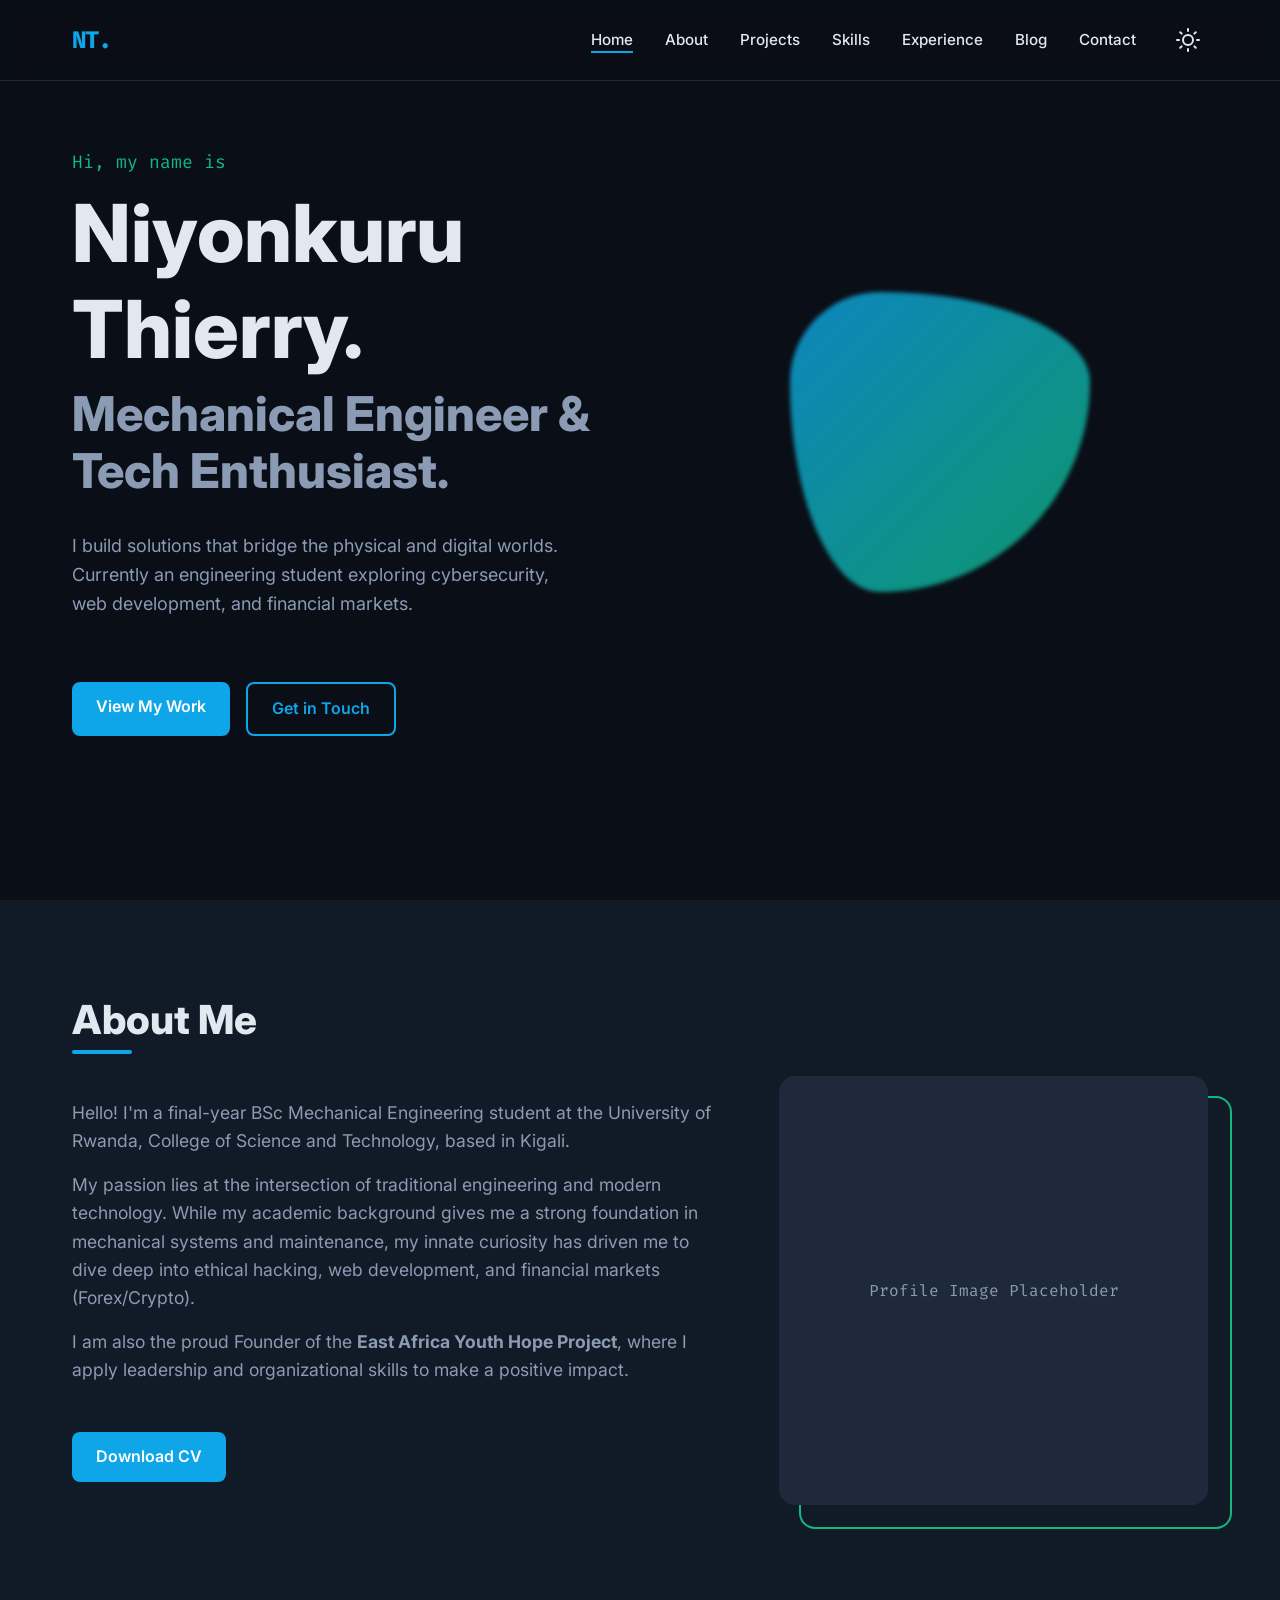
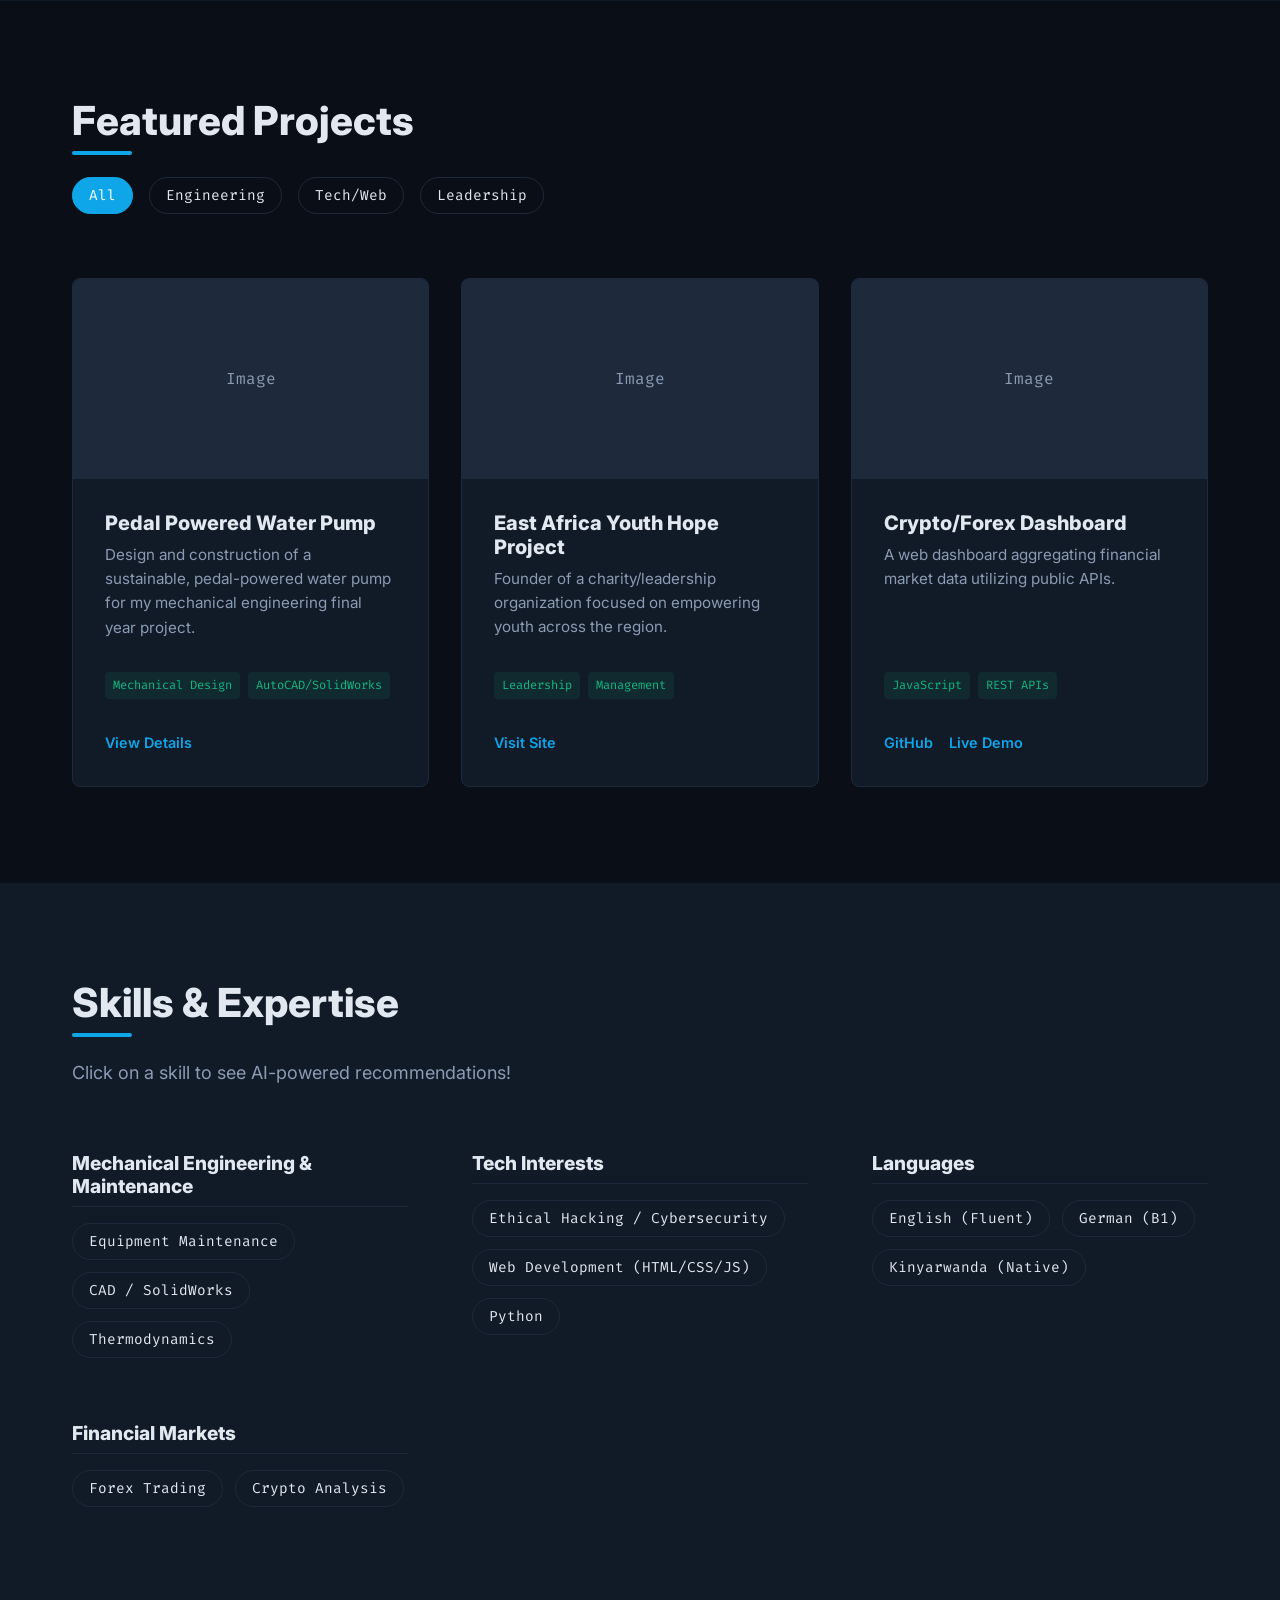
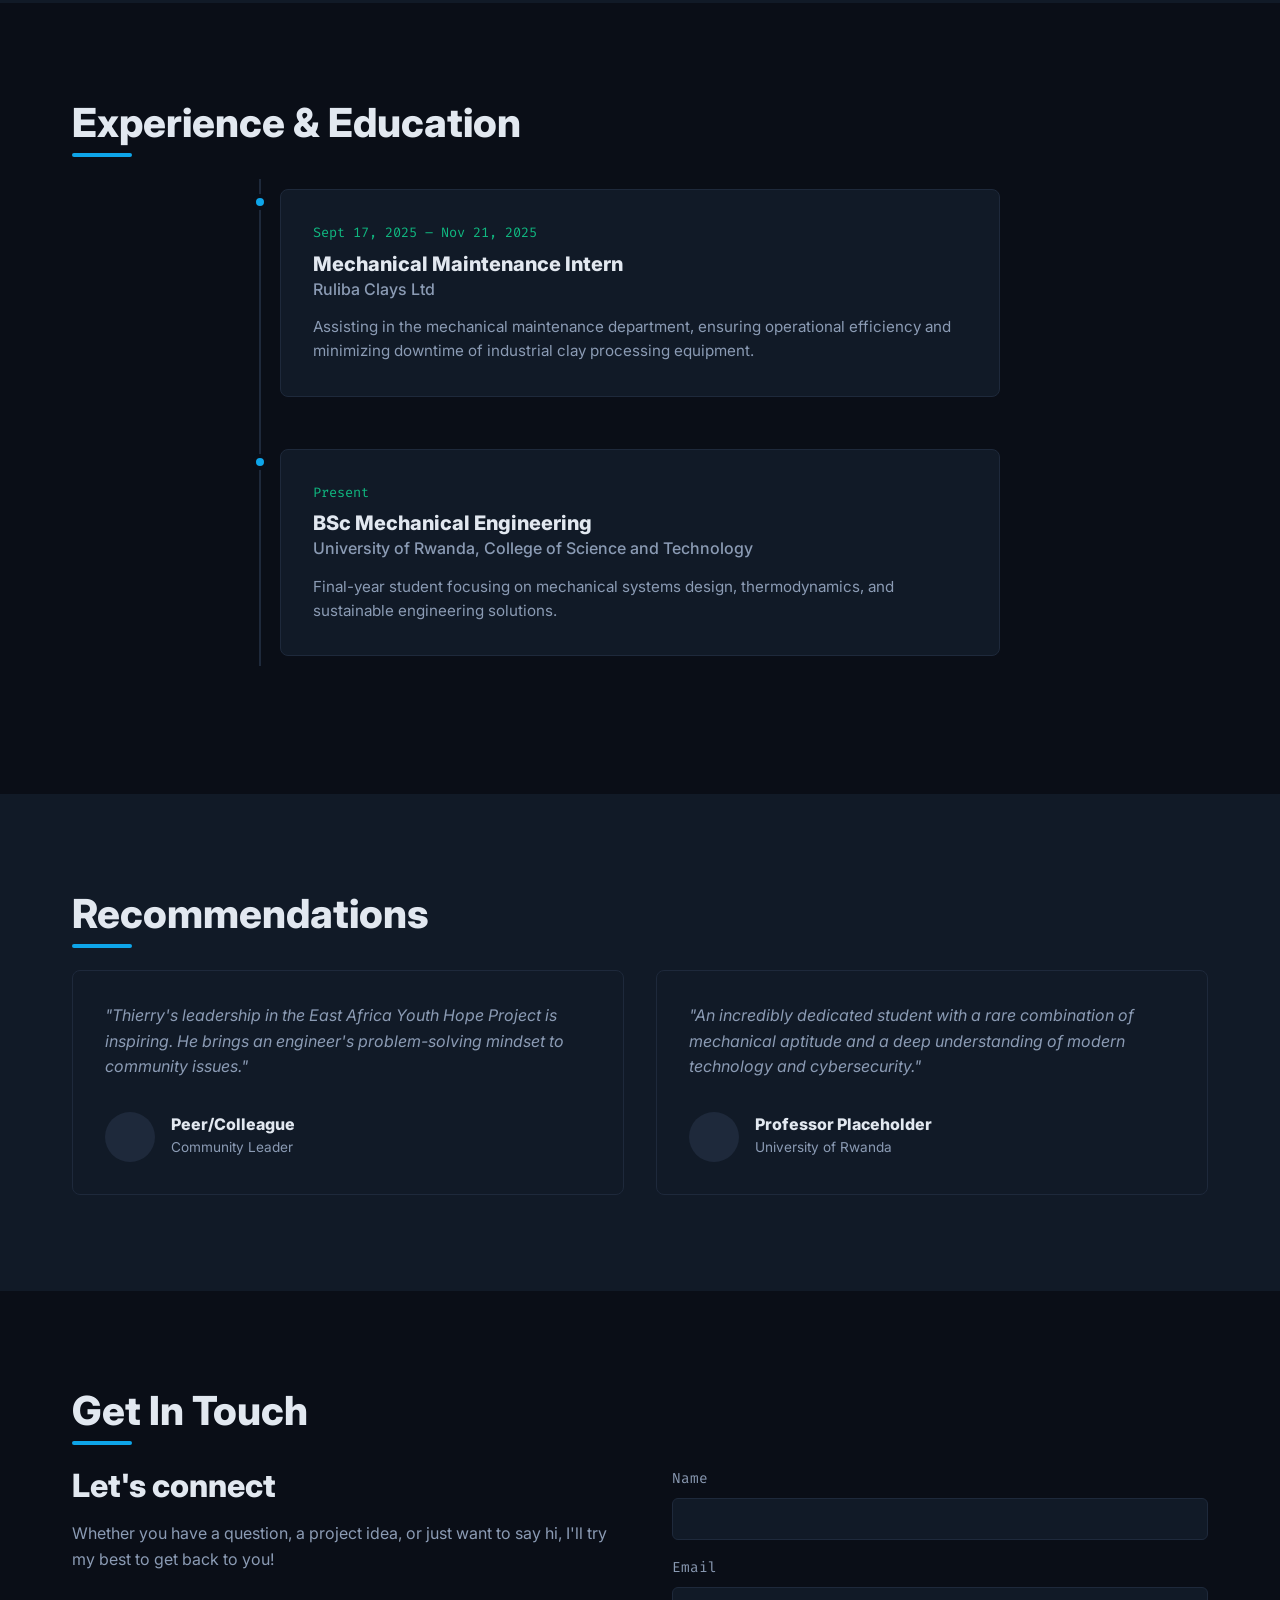
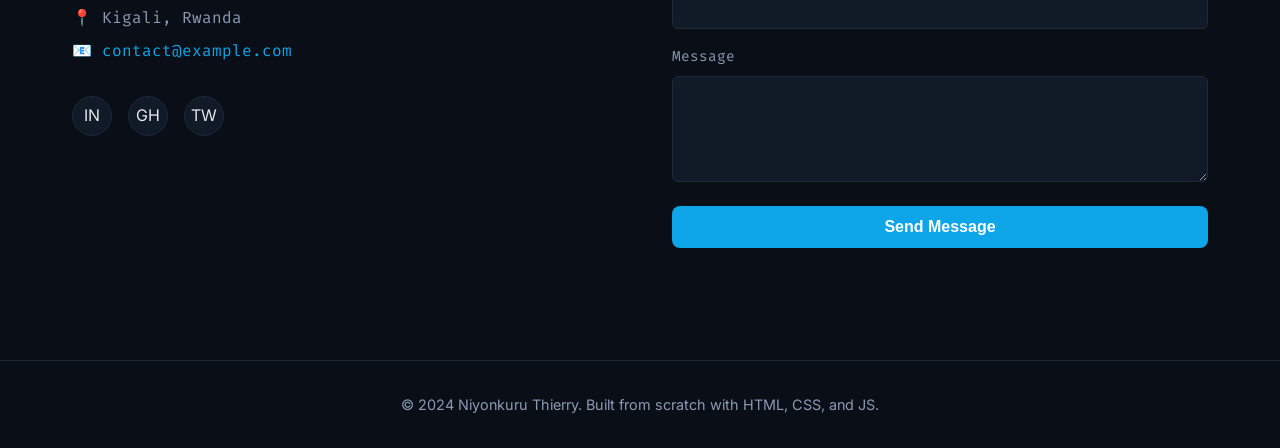
==== src/index.html @ 0bab6eab "feat: implement interactive portfolio and project 2 ideas - Implemented full-stack frontend code (HT" ====
<!DOCTYPE html>
<html lang="en" data-theme="dark">
<head>
    <meta charset="UTF-8">
    <meta name="viewport" content="width=device-width, initial-scale=1.0">
    <meta name="description" content="Niyonkuru Thierry - Mechanical Engineer, Cybersecurity Enthusiast, and Tech Developer.">
    <title>Niyonkuru Thierry | Portfolio</title>
    <link rel="stylesheet" href="css/style.css">
    <!-- Optional: Add Google Fonts here -->
    <link rel="preconnect" href="https://fonts.googleapis.com">
    <link rel="preconnect" href="https://fonts.gstatic.com" crossorigin>
    <link href="https://fonts.googleapis.com/css2?family=Inter:wght@300;400;600;800&family=Fira+Code:wght@400;500&display=swap" rel="stylesheet">
</head>
<body>

    <!-- Header / Navigation -->
    <!-- Figma: Header Container -> Flex Row (Logo, Nav Links, Theme Toggle) -->
    <header class="site-header">
        <div class="container header-container">
            <a href="#home" class="logo">NT.</a>

            <button class="mobile-menu-toggle" aria-label="Toggle menu">
                <span class="bar"></span>
                <span class="bar"></span>
                <span class="bar"></span>
            </button>

            <nav class="main-nav">
                <ul class="nav-links">
                    <li><a href="#home" class="nav-link">Home</a></li>
                    <li><a href="#about" class="nav-link">About</a></li>
                    <li><a href="#projects" class="nav-link">Projects</a></li>
                    <li><a href="#skills" class="nav-link">Skills</a></li>
                    <li><a href="#experience" class="nav-link">Experience</a></li>
                    <li><a href="blog.html" class="nav-link">Blog</a></li>
                    <li><a href="#contact" class="nav-link">Contact</a></li>
                </ul>
                <button id="theme-toggle" class="theme-btn" aria-label="Toggle Dark/Light Mode">
                    <svg class="icon-sun" xmlns="http://www.w3.org/2000/svg" width="24" height="24" viewBox="0 0 24 24" fill="none" stroke="currentColor" stroke-width="2" stroke-linecap="round" stroke-linejoin="round"><circle cx="12" cy="12" r="5"></circle><line x1="12" y1="1" x2="12" y2="3"></line><line x1="12" y1="21" x2="12" y2="23"></line><line x1="4.22" y1="4.22" x2="5.64" y2="5.64"></line><line x1="18.36" y1="18.36" x2="19.78" y2="19.78"></line><line x1="1" y1="12" x2="3" y2="12"></line><line x1="21" y1="12" x2="23" y2="12"></line><line x1="4.22" y1="19.78" x2="5.64" y2="18.36"></line><line x1="18.36" y1="5.64" x2="19.78" y2="4.22"></line></svg>
                    <svg class="icon-moon" xmlns="http://www.w3.org/2000/svg" width="24" height="24" viewBox="0 0 24 24" fill="none" stroke="currentColor" stroke-width="2" stroke-linecap="round" stroke-linejoin="round" style="display:none;"><path d="M21 12.79A9 9 0 1 1 11.21 3 7 7 0 0 0 21 12.79z"></path></svg>
                </button>
            </nav>
        </div>
    </header>

    <main>
        <!-- 1. Home / Hero Section -->
        <!-- Figma: Section -> Container -> Flex Row (Text Block, Image/Graphic Block) -->
        <section id="home" class="hero-section">
            <div class="container hero-container">
                <div class="hero-content">
                    <p class="greeting">Hi, my name is</p>
                    <h1 class="hero-title">Niyonkuru Thierry.</h1>
                    <h2 class="hero-subtitle">Mechanical Engineer & Tech Enthusiast.</h2>
                    <p class="hero-description">
                        I build solutions that bridge the physical and digital worlds.
                        Currently an engineering student exploring cybersecurity, web development, and financial markets.
                    </p>
                    <div class="hero-actions">
                        <a href="#projects" class="btn btn-primary">View My Work</a>
                        <a href="#contact" class="btn btn-outline">Get in Touch</a>
                    </div>
                </div>
                <div class="hero-graphic">
                    <!-- A simple CSS shape or placeholder for an image/3D element -->
                    <div class="tech-shape"></div>
                </div>
            </div>
        </section>

        <!-- 2. About Section -->
        <!-- Figma: Section -> Container -> Grid (Text Block, Image/Card) -->
        <section id="about" class="about-section">
            <div class="container">
                <h2 class="section-title">About Me</h2>
                <div class="about-grid">
                    <div class="about-text">
                        <p>Hello! I'm a final-year BSc Mechanical Engineering student at the University of Rwanda, College of Science and Technology, based in Kigali.</p>
                        <p>My passion lies at the intersection of traditional engineering and modern technology. While my academic background gives me a strong foundation in mechanical systems and maintenance, my innate curiosity has driven me to dive deep into ethical hacking, web development, and financial markets (Forex/Crypto).</p>
                        <p>I am also the proud Founder of the <strong>East Africa Youth Hope Project</strong>, where I apply leadership and organizational skills to make a positive impact.</p>
                        <a href="#" class="btn btn-primary mt-4">Download CV</a>
                    </div>
                    <div class="about-image-wrapper">
                        <div class="image-placeholder">
                            <span>Profile Image Placeholder</span>
                        </div>
                    </div>
                </div>
            </div>
        </section>

        <!-- 3. Projects Showcase -->
        <!-- Figma: Section -> Container -> Flex Column (Filters, Grid (Project Cards)) -->
        <section id="projects" class="projects-section">
            <div class="container">
                <h2 class="section-title">Featured Projects</h2>

                <div class="project-filters">
                    <button class="filter-btn active" data-filter="all">All</button>
                    <button class="filter-btn" data-filter="engineering">Engineering</button>
                    <button class="filter-btn" data-filter="tech">Tech/Web</button>
                    <button class="filter-btn" data-filter="leadership">Leadership</button>
                </div>

                <div class="projects-grid">
                    <!-- Project 1 -->
                    <!-- Figma: Card -> Flex Column (Image, Content (Title, Desc, Tags, Links)) -->
                    <div class="project-card" data-category="engineering">
                        <div class="project-img-placeholder">Image</div>
                        <div class="project-content">
                            <h3 class="project-title">Pedal Powered Water Pump</h3>
                            <p class="project-desc">Design and construction of a sustainable, pedal-powered water pump for my mechanical engineering final year project.</p>
                            <div class="project-tags">
                                <span class="tag">Mechanical Design</span>
                                <span class="tag">AutoCAD/SolidWorks</span>
                            </div>
                            <div class="project-links">
                                <a href="#" class="link-btn">View Details</a>
                            </div>
                        </div>
                    </div>

                    <!-- Project 2 -->
                    <div class="project-card" data-category="leadership">
                        <div class="project-img-placeholder">Image</div>
                        <div class="project-content">
                            <h3 class="project-title">East Africa Youth Hope Project</h3>
                            <p class="project-desc">Founder of a charity/leadership organization focused on empowering youth across the region.</p>
                            <div class="project-tags">
                                <span class="tag">Leadership</span>
                                <span class="tag">Management</span>
                            </div>
                            <div class="project-links">
                                <a href="#" class="link-btn">Visit Site</a>
                            </div>
                        </div>
                    </div>

                    <!-- Project 3 (Mock Tech Project) -->
                    <div class="project-card" data-category="tech">
                        <div class="project-img-placeholder">Image</div>
                        <div class="project-content">
                            <h3 class="project-title">Crypto/Forex Dashboard</h3>
                            <p class="project-desc">A web dashboard aggregating financial market data utilizing public APIs.</p>
                            <div class="project-tags">
                                <span class="tag">JavaScript</span>
                                <span class="tag">REST APIs</span>
                            </div>
                            <div class="project-links">
                                <a href="#" class="link-btn">GitHub</a>
                                <a href="#" class="link-btn">Live Demo</a>
                            </div>
                        </div>
                    </div>
                </div>
            </div>
        </section>

        <!-- 4. Skills / Expertise -->
        <!-- Figma: Section -> Container -> Grid (Categories -> Flex Row (Skill Pills)) -->
        <section id="skills" class="skills-section">
            <div class="container">
                <h2 class="section-title">Skills & Expertise</h2>
                <p class="section-subtitle">Click on a skill to see AI-powered recommendations!</p>

                <div class="skills-container">
                    <div class="skill-category">
                        <h3>Mechanical Engineering & Maintenance</h3>
                        <div class="skill-pills">
                            <button class="skill-pill" data-skill="maintenance">Equipment Maintenance</button>
                            <button class="skill-pill" data-skill="cad">CAD / SolidWorks</button>
                            <button class="skill-pill" data-skill="thermodynamics">Thermodynamics</button>
                        </div>
                    </div>

                    <div class="skill-category">
                        <h3>Tech Interests</h3>
                        <div class="skill-pills">
                            <button class="skill-pill" data-skill="cybersecurity">Ethical Hacking / Cybersecurity</button>
                            <button class="skill-pill" data-skill="webdev">Web Development (HTML/CSS/JS)</button>
                            <button class="skill-pill" data-skill="python">Python</button>
                        </div>
                    </div>

                    <div class="skill-category">
                        <h3>Languages</h3>
                        <div class="skill-pills">
                            <button class="skill-pill" data-skill="english">English (Fluent)</button>
                            <button class="skill-pill" data-skill="german">German (B1)</button>
                            <button class="skill-pill" data-skill="kinyarwanda">Kinyarwanda (Native)</button>
                        </div>
                    </div>

                    <div class="skill-category">
                        <h3>Financial Markets</h3>
                        <div class="skill-pills">
                            <button class="skill-pill" data-skill="forex">Forex Trading</button>
                            <button class="skill-pill" data-skill="crypto">Crypto Analysis</button>
                        </div>
                    </div>
                </div>
            </div>
        </section>

        <!-- 5. Experience / Timeline -->
        <!-- Figma: Section -> Container -> Flex Column (Timeline Container -> Flex Rows (Items)) -->
        <section id="experience" class="experience-section">
            <div class="container">
                <h2 class="section-title">Experience & Education</h2>
                <div class="timeline">
                    <!-- Timeline Item 1 -->
                    <div class="timeline-item">
                        <div class="timeline-dot"></div>
                        <div class="timeline-content">
                            <span class="timeline-date">Sept 17, 2025 – Nov 21, 2025</span>
                            <h3 class="timeline-title">Mechanical Maintenance Intern</h3>
                            <h4 class="timeline-org">Ruliba Clays Ltd</h4>
                            <p>Assisting in the mechanical maintenance department, ensuring operational efficiency and minimizing downtime of industrial clay processing equipment.</p>
                        </div>
                    </div>

                    <!-- Timeline Item 2 -->
                    <div class="timeline-item">
                        <div class="timeline-dot"></div>
                        <div class="timeline-content">
                            <span class="timeline-date">Present</span>
                            <h3 class="timeline-title">BSc Mechanical Engineering</h3>
                            <h4 class="timeline-org">University of Rwanda, College of Science and Technology</h4>
                            <p>Final-year student focusing on mechanical systems design, thermodynamics, and sustainable engineering solutions.</p>
                        </div>
                    </div>
                </div>
            </div>
        </section>

        <!-- 7. Testimonials -->
        <!-- Figma: Section -> Container -> Grid (Cards) -->
        <section id="testimonials" class="testimonials-section">
            <div class="container">
                <h2 class="section-title">Recommendations</h2>
                <div class="testimonials-grid">
                    <div class="testimonial-card">
                        <p class="testimonial-text">"Thierry's leadership in the East Africa Youth Hope Project is inspiring. He brings an engineer's problem-solving mindset to community issues."</p>
                        <div class="testimonial-author">
                            <div class="author-avatar"></div>
                            <div>
                                <h4 class="author-name">Peer/Colleague</h4>
                                <span class="author-title">Community Leader</span>
                            </div>
                        </div>
                    </div>
                    <div class="testimonial-card">
                        <p class="testimonial-text">"An incredibly dedicated student with a rare combination of mechanical aptitude and a deep understanding of modern technology and cybersecurity."</p>
                        <div class="testimonial-author">
                            <div class="author-avatar"></div>
                            <div>
                                <h4 class="author-name">Professor Placeholder</h4>
                                <span class="author-title">University of Rwanda</span>
                            </div>
                        </div>
                    </div>
                </div>
            </div>
        </section>

        <!-- 8. Contact Section -->
        <!-- Figma: Section -> Container -> Flex Row (Contact Info, Form Container) -->
        <section id="contact" class="contact-section">
            <div class="container">
                <h2 class="section-title">Get In Touch</h2>
                <div class="contact-grid">
                    <div class="contact-info">
                        <h3>Let's connect</h3>
                        <p>Whether you have a question, a project idea, or just want to say hi, I'll try my best to get back to you!</p>
                        <div class="contact-details">
                            <p>📍 Kigali, Rwanda</p>
                            <p>📧 <a href="mailto:contact@example.com">contact@example.com</a></p>
                        </div>
                        <div class="social-links">
                            <a href="#" class="social-icon" aria-label="LinkedIn">IN</a>
                            <a href="#" class="social-icon" aria-label="GitHub">GH</a>
                            <a href="#" class="social-icon" aria-label="Twitter">TW</a>
                        </div>
                    </div>

                    <form id="contact-form" class="contact-form">
                        <div class="form-group">
                            <label for="name">Name</label>
                            <input type="text" id="name" name="name" required>
                        </div>
                        <div class="form-group">
                            <label for="email">Email</label>
                            <input type="email" id="email" name="email" required>
                        </div>
                        <div class="form-group">
                            <label for="message">Message</label>
                            <textarea id="message" name="message" rows="5" required></textarea>
                        </div>
                        <button type="submit" class="btn btn-primary w-100">Send Message</button>
                        <p id="form-status" class="form-status"></p>
                    </form>
                </div>
            </div>
        </section>

    </main>

    <!-- Footer -->
    <footer class="site-footer">
        <div class="container">
            <p>&copy; 2024 Niyonkuru Thierry. Built from scratch with HTML, CSS, and JS.</p>
        </div>
    </footer>

    <!-- AI Toast Notification Container (Hidden by default) -->
    <!-- Figma: Fixed Position Absolute Container -> Toast Card -->
    <div id="ai-toast" class="toast-container hidden">
        <div class="toast-content">
            <div class="toast-header">
                <span class="toast-icon">✨ AI Match</span>
                <button class="toast-close" aria-label="Close notification">&times;</button>
            </div>
            <p id="toast-message" class="toast-message">Recommendation goes here.</p>
            <a id="toast-link" href="#" class="toast-link">View Details</a>
        </div>
    </div>

    <!-- Scripts -->
    <script src="js/main.js"></script>
</body>
</html>
---- src/css/style.css ----
/* ==========================================================================
   CSS Variables & Theming
   ========================================================================== */

   :root {
    /*
     * Core Design System
     * Default Theme: Dark (Slate/Charcoal with Cyber-Blue and Terminal Green accents)
     */
    --bg-primary: #0a0e17; /* Deep Slate */
    --bg-secondary: #111a27; /* Lighter Charcoal for cards/sections */
    --text-primary: #e2e8f0; /* Off-white for high readability */
    --text-secondary: #8b9bb4; /* Muted text for subtitles/descriptions */

    /* Accents */
    --accent-blue: #0ea5e9; /* Cyber Blue */
    --accent-green: #10b981; /* Terminal Green */
    --accent-blue-hover: #0284c7;

    /* UI Elements */
    --border-color: #1e293b;
    --card-bg: #111a27;
    --card-shadow: 0 4px 6px -1px rgba(0, 0, 0, 0.5), 0 2px 4px -1px rgba(0, 0, 0, 0.3);

    /* Typography */
    --font-primary: 'Inter', sans-serif;
    --font-mono: 'Fira Code', monospace;

    /* Spacing & Layout */
    --spacing-xs: 0.5rem;
    --spacing-sm: 1rem;
    --spacing-md: 2rem;
    --spacing-lg: 4rem;
    --spacing-xl: 6rem;

    --container-max-width: 1200px;
    --border-radius-sm: 0.375rem;
    --border-radius-md: 0.5rem;
    --border-radius-lg: 1rem;

    /* Transitions */
    --transition-fast: 0.2s ease;
    --transition-normal: 0.3s ease;
}

/* Light Theme Overrides */
[data-theme="light"] {
    --bg-primary: #f8fafc;
    --bg-secondary: #ffffff;
    --text-primary: #0f172a;
    --text-secondary: #475569;

    --accent-blue: #2563eb;
    --accent-green: #059669;
    --accent-blue-hover: #1d4ed8;

    --border-color: #e2e8f0;
    --card-bg: #ffffff;
    --card-shadow: 0 4px 6px -1px rgba(0, 0, 0, 0.1), 0 2px 4px -1px rgba(0, 0, 0, 0.06);
}

/* ==========================================================================
   Reset & Base Styles
   ========================================================================== */

* {
    margin: 0;
    padding: 0;
    box-sizing: border-box;
}

html {
    scroll-behavior: smooth; /* Enables smooth scrolling for anchor links */
}

body {
    font-family: var(--font-primary);
    background-color: var(--bg-primary);
    color: var(--text-primary);
    line-height: 1.6;
    transition: background-color var(--transition-normal), color var(--transition-normal);
}

a {
    color: var(--accent-blue);
    text-decoration: none;
    transition: color var(--transition-fast);
}

a:hover {
    color: var(--accent-blue-hover);
}

ul {
    list-style: none;
}

img {
    max-width: 100%;
    height: auto;
    display: block;
}

/* ==========================================================================
   Typography
   ========================================================================== */

h1, h2, h3, h4 {
    font-weight: 800;
    line-height: 1.2;
    margin-bottom: var(--spacing-sm);
    color: var(--text-primary);
}

.section-title {
    font-size: 2.5rem;
    margin-bottom: var(--spacing-md);
    position: relative;
    display: inline-block;
}

.section-title::after {
    content: '';
    position: absolute;
    bottom: -10px;
    left: 0;
    width: 60px;
    height: 4px;
    background-color: var(--accent-blue);
    border-radius: 2px;
}

.section-subtitle {
    color: var(--text-secondary);
    font-size: 1.125rem;
    margin-bottom: var(--spacing-lg);
}

/* ==========================================================================
   Layout & Utility Classes
   ========================================================================== */

.container {
    width: 100%;
    max-width: var(--container-max-width);
    margin: 0 auto;
    padding: 0 var(--spacing-md);
}

section {
    padding: var(--spacing-xl) 0;
}

section:nth-child(even) {
    background-color: var(--bg-secondary);
}

.btn {
    display: inline-block;
    padding: 0.75rem 1.5rem;
    border-radius: var(--border-radius-md);
    font-weight: 600;
    font-size: 1rem;
    cursor: pointer;
    transition: all var(--transition-fast);
    border: none;
    text-align: center;
}

.btn-primary {
    background-color: var(--accent-blue);
    color: #ffffff;
}

.btn-primary:hover {
    background-color: var(--accent-blue-hover);
    transform: translateY(-2px);
    box-shadow: 0 4px 12px rgba(14, 165, 233, 0.3);
}

.btn-outline {
    background-color: transparent;
    border: 2px solid var(--accent-blue);
    color: var(--accent-blue);
}

.btn-outline:hover {
    background-color: var(--accent-blue);
    color: #ffffff;
}

.w-100 {
    width: 100%;
}

.mt-4 {
    margin-top: var(--spacing-md);
}

/* ==========================================================================
   Header & Navigation
   ========================================================================== */

.site-header {
    position: fixed;
    top: 0;
    left: 0;
    width: 100%;
    background-color: rgba(10, 14, 23, 0.8);
    backdrop-filter: blur(10px); /* Frosted glass effect */
    -webkit-backdrop-filter: blur(10px);
    z-index: 1000;
    border-bottom: 1px solid var(--border-color);
    transition: background-color var(--transition-normal);
}

[data-theme="light"] .site-header {
    background-color: rgba(248, 250, 252, 0.8);
}

.header-container {
    display: flex;
    justify-content: space-between;
    align-items: center;
    height: 80px;
}

.logo {
    font-family: var(--font-mono);
    font-size: 1.5rem;
    font-weight: 800;
    color: var(--accent-blue);
    letter-spacing: -1px;
}

.main-nav {
    display: flex;
    align-items: center;
    gap: var(--spacing-md);
}

.nav-links {
    display: flex;
    gap: var(--spacing-md);
}

.nav-link {
    color: var(--text-primary);
    font-weight: 500;
    font-size: 0.95rem;
    position: relative;
}

.nav-link::after {
    content: '';
    position: absolute;
    width: 0;
    height: 2px;
    bottom: -4px;
    left: 0;
    background-color: var(--accent-blue);
    transition: width var(--transition-fast);
}

.nav-link:hover::after,
.nav-link.active::after {
    width: 100%;
}

.theme-btn {
    background: none;
    border: none;
    color: var(--text-primary);
    cursor: pointer;
    display: flex;
    align-items: center;
    justify-content: center;
    padding: 0.5rem;
    border-radius: 50%;
    transition: background-color var(--transition-fast);
}

.theme-btn:hover {
    background-color: var(--border-color);
}

.mobile-menu-toggle {
    display: none;
    background: none;
    border: none;
    cursor: pointer;
    flex-direction: column;
    gap: 5px;
}

.mobile-menu-toggle .bar {
    width: 25px;
    height: 3px;
    background-color: var(--text-primary);
    transition: all var(--transition-fast);
}

/* ==========================================================================
   Hero Section
   ========================================================================== */

.hero-section {
    min-height: 100vh;
    display: flex;
    align-items: center;
    padding-top: 80px; /* Offset for fixed header */
}

.hero-container {
    display: flex;
    align-items: center;
    justify-content: space-between;
    gap: var(--spacing-lg);
}

.hero-content {
    flex: 1;
    max-width: 600px;
}

.greeting {
    font-family: var(--font-mono);
    color: var(--accent-green);
    font-size: 1.125rem;
    margin-bottom: var(--spacing-xs);
}

.hero-title {
    font-size: clamp(3rem, 8vw, 5rem); /* Responsive typography */
    color: var(--text-primary);
    margin-bottom: var(--spacing-xs);
}

.hero-subtitle {
    font-size: clamp(2rem, 5vw, 3rem);
    color: var(--text-secondary);
    margin-bottom: var(--spacing-md);
}

.hero-description {
    color: var(--text-secondary);
    font-size: 1.125rem;
    max-width: 500px;
    margin-bottom: var(--spacing-lg);
}

.hero-actions {
    display: flex;
    gap: var(--spacing-sm);
}

.hero-graphic {
    flex: 1;
    display: flex;
    justify-content: center;
    align-items: center;
}

/* Placeholder for a cool tech graphic */
.tech-shape {
    width: 300px;
    height: 300px;
    background: linear-gradient(135deg, var(--accent-blue) 0%, var(--accent-green) 100%);
    border-radius: 30% 70% 70% 30% / 30% 30% 70% 70%;
    animation: morph 8s ease-in-out infinite;
    opacity: 0.8;
    filter: blur(2px);
}

@keyframes morph {
    0% { border-radius: 30% 70% 70% 30% / 30% 30% 70% 70%; }
    50% { border-radius: 70% 30% 30% 70% / 70% 70% 30% 30%; }
    100% { border-radius: 30% 70% 70% 30% / 30% 30% 70% 70%; }
}

/* ==========================================================================
   About Section
   ========================================================================== */

.about-grid {
    display: grid;
    grid-template-columns: 3fr 2fr;
    gap: var(--spacing-lg);
    align-items: center;
}

.about-text p {
    margin-bottom: var(--spacing-sm);
    color: var(--text-secondary);
    font-size: 1.1rem;
}

.about-image-wrapper {
    position: relative;
}

.image-placeholder {
    width: 100%;
    aspect-ratio: 1 / 1;
    background-color: var(--border-color);
    border-radius: var(--border-radius-lg);
    display: flex;
    align-items: center;
    justify-content: center;
    color: var(--text-secondary);
    font-family: var(--font-mono);
    position: relative;
    z-index: 1;
}

/* Decorative border behind image */
.about-image-wrapper::after {
    content: '';
    position: absolute;
    top: 20px;
    left: 20px;
    width: 100%;
    height: 100%;
    border: 2px solid var(--accent-green);
    border-radius: var(--border-radius-lg);
    z-index: 0;
    transition: transform var(--transition-normal);
}

.about-image-wrapper:hover::after {
    transform: translate(-10px, -10px);
}

/* ==========================================================================
   Projects Section
   ========================================================================== */

.project-filters {
    display: flex;
    gap: var(--spacing-sm);
    margin-bottom: var(--spacing-lg);
    flex-wrap: wrap;
}

.filter-btn {
    background: transparent;
    border: 1px solid var(--border-color);
    color: var(--text-primary);
    padding: 0.5rem 1rem;
    border-radius: 20px;
    cursor: pointer;
    transition: all var(--transition-fast);
    font-family: var(--font-mono);
    font-size: 0.9rem;
}

.filter-btn:hover, .filter-btn.active {
    background-color: var(--accent-blue);
    border-color: var(--accent-blue);
    color: #fff;
}

.projects-grid {
    display: grid;
    grid-template-columns: repeat(auto-fill, minmax(320px, 1fr));
    gap: var(--spacing-md);
}

.project-card {
    background-color: var(--card-bg);
    border: 1px solid var(--border-color);
    border-radius: var(--border-radius-md);
    overflow: hidden;
    transition: transform var(--transition-fast), box-shadow var(--transition-fast);
    display: flex;
    flex-direction: column;
}

.project-card:hover {
    transform: translateY(-5px);
    box-shadow: var(--card-shadow);
}

.project-img-placeholder {
    height: 200px;
    background-color: var(--border-color);
    display: flex;
    align-items: center;
    justify-content: center;
    color: var(--text-secondary);
    font-family: var(--font-mono);
}

.project-content {
    padding: var(--spacing-md);
    flex-grow: 1;
    display: flex;
    flex-direction: column;
}

.project-title {
    font-size: 1.25rem;
    margin-bottom: var(--spacing-xs);
}

.project-desc {
    color: var(--text-secondary);
    font-size: 0.95rem;
    margin-bottom: var(--spacing-md);
    flex-grow: 1;
}

.project-tags {
    display: flex;
    flex-wrap: wrap;
    gap: 0.5rem;
    margin-bottom: var(--spacing-md);
}

.tag {
    font-family: var(--font-mono);
    font-size: 0.75rem;
    color: var(--accent-green);
    background-color: rgba(16, 185, 129, 0.1);
    padding: 0.25rem 0.5rem;
    border-radius: 4px;
}

.project-links {
    display: flex;
    gap: var(--spacing-sm);
}

.link-btn {
    font-size: 0.9rem;
    font-weight: 600;
}

/* ==========================================================================
   Skills Section
   ========================================================================== */

.skills-container {
    display: grid;
    grid-template-columns: repeat(auto-fit, minmax(250px, 1fr));
    gap: var(--spacing-lg);
}

.skill-category h3 {
    font-size: 1.2rem;
    margin-bottom: var(--spacing-sm);
    color: var(--text-primary);
    border-bottom: 1px solid var(--border-color);
    padding-bottom: 0.5rem;
}

.skill-pills {
    display: flex;
    flex-wrap: wrap;
    gap: 0.75rem;
}

.skill-pill {
    background-color: var(--card-bg);
    border: 1px solid var(--border-color);
    color: var(--text-primary);
    padding: 0.5rem 1rem;
    border-radius: 20px;
    cursor: pointer;
    transition: all var(--transition-fast);
    font-family: var(--font-mono);
    font-size: 0.9rem;
}

.skill-pill:hover {
    border-color: var(--accent-blue);
    background-color: rgba(14, 165, 233, 0.1);
    transform: scale(1.05);
}

/* ==========================================================================
   Experience Timeline
   ========================================================================== */

.timeline {
    position: relative;
    max-width: 800px;
    margin: 0 auto;
}

/* The vertical line */
.timeline::after {
    content: '';
    position: absolute;
    width: 2px;
    background-color: var(--border-color);
    top: 0;
    bottom: 0;
    left: 20px;
    margin-left: -1px;
}

.timeline-item {
    padding: 10px 40px;
    position: relative;
    background-color: inherit;
    width: 100%;
    margin-bottom: var(--spacing-md);
}

.timeline-dot {
    position: absolute;
    width: 16px;
    height: 16px;
    right: auto;
    left: 12px;
    top: 15px;
    background-color: var(--accent-blue);
    border: 4px solid var(--bg-primary);
    border-radius: 50%;
    z-index: 1;
}

.timeline-content {
    padding: var(--spacing-md);
    background-color: var(--card-bg);
    border: 1px solid var(--border-color);
    position: relative;
    border-radius: var(--border-radius-md);
}

.timeline-date {
    font-family: var(--font-mono);
    color: var(--accent-green);
    font-size: 0.85rem;
    display: block;
    margin-bottom: 0.5rem;
}

.timeline-title {
    font-size: 1.25rem;
    margin-bottom: 0.25rem;
}

.timeline-org {
    color: var(--text-secondary);
    font-weight: 500;
    margin-bottom: 1rem;
}

.timeline-content p {
    color: var(--text-secondary);
    font-size: 0.95rem;
}

/* ==========================================================================
   Testimonials
   ========================================================================== */

.testimonials-grid {
    display: grid;
    grid-template-columns: repeat(auto-fit, minmax(300px, 1fr));
    gap: var(--spacing-md);
}

.testimonial-card {
    background-color: var(--card-bg);
    border: 1px solid var(--border-color);
    padding: var(--spacing-md);
    border-radius: var(--border-radius-md);
    display: flex;
    flex-direction: column;
    justify-content: space-between;
}

.testimonial-text {
    font-style: italic;
    color: var(--text-secondary);
    margin-bottom: var(--spacing-md);
    position: relative;
}

.testimonial-text::before {
    content: '"';
    font-size: 4rem;
    color: var(--border-color);
    position: absolute;
    top: -20px;
    left: -10px;
    z-index: -1;
    opacity: 0.5;
    font-family: serif;
}

.testimonial-author {
    display: flex;
    align-items: center;
    gap: var(--spacing-sm);
}

.author-avatar {
    width: 50px;
    height: 50px;
    background-color: var(--border-color);
    border-radius: 50%;
}

.author-name {
    font-size: 1rem;
    margin-bottom: 0;
}

.author-title {
    font-size: 0.85rem;
    color: var(--text-secondary);
}

/* ==========================================================================
   Contact Section
   ========================================================================== */

.contact-grid {
    display: grid;
    grid-template-columns: 1fr 1fr;
    gap: var(--spacing-lg);
}

.contact-info h3 {
    font-size: 2rem;
    margin-bottom: var(--spacing-sm);
}

.contact-info p {
    color: var(--text-secondary);
    margin-bottom: var(--spacing-md);
}

.contact-details p {
    font-family: var(--font-mono);
    margin-bottom: 0.5rem;
}

.social-links {
    display: flex;
    gap: var(--spacing-sm);
    margin-top: var(--spacing-md);
}

.social-icon {
    display: flex;
    align-items: center;
    justify-content: center;
    width: 40px;
    height: 40px;
    border-radius: 50%;
    background-color: var(--card-bg);
    border: 1px solid var(--border-color);
    color: var(--text-primary);
    transition: all var(--transition-fast);
}

.social-icon:hover {
    background-color: var(--accent-blue);
    border-color: var(--accent-blue);
    color: #fff;
    transform: translateY(-3px);
}

/* Form Styles */
.form-group {
    margin-bottom: var(--spacing-sm);
}

label {
    display: block;
    margin-bottom: 0.5rem;
    font-family: var(--font-mono);
    font-size: 0.9rem;
    color: var(--text-secondary);
}

input, textarea {
    width: 100%;
    padding: 0.75rem;
    background-color: var(--card-bg);
    border: 1px solid var(--border-color);
    border-radius: var(--border-radius-sm);
    color: var(--text-primary);
    font-family: var(--font-primary);
    transition: border-color var(--transition-fast);
}

input:focus, textarea:focus {
    outline: none;
    border-color: var(--accent-blue);
}

.form-status {
    margin-top: 1rem;
    font-size: 0.9rem;
    text-align: center;
}

.form-status.success {
    color: var(--accent-green);
}

.form-status.error {
    color: #ef4444; /* Red */
}

/* ==========================================================================
   Footer
   ========================================================================== */

.site-footer {
    text-align: center;
    padding: var(--spacing-md) 0;
    border-top: 1px solid var(--border-color);
    color: var(--text-secondary);
    font-size: 0.9rem;
}

/* ==========================================================================
   AI Toast Notification (Bonus Feature)
   ========================================================================== */

.toast-container {
    position: fixed;
    bottom: 20px;
    right: 20px;
    z-index: 9999;
    max-width: 350px;
    transform: translateX(120%);
    transition: transform 0.4s cubic-bezier(0.175, 0.885, 0.32, 1.275);
}

.toast-container:not(.hidden) {
    transform: translateX(0);
}

.toast-content {
    background-color: var(--bg-secondary);
    border: 1px solid var(--accent-blue);
    border-left: 4px solid var(--accent-blue);
    border-radius: var(--border-radius-md);
    padding: var(--spacing-sm);
    box-shadow: 0 10px 15px -3px rgba(0, 0, 0, 0.5);
}

[data-theme="light"] .toast-content {
    box-shadow: 0 10px 15px -3px rgba(0, 0, 0, 0.1);
}

.toast-header {
    display: flex;
    justify-content: space-between;
    align-items: center;
    margin-bottom: 0.5rem;
}

.toast-icon {
    font-family: var(--font-mono);
    font-weight: bold;
    color: var(--accent-blue);
    font-size: 0.9rem;
}

.toast-close {
    background: none;
    border: none;
    color: var(--text-secondary);
    font-size: 1.2rem;
    cursor: pointer;
}

.toast-close:hover {
    color: var(--text-primary);
}

.toast-message {
    font-size: 0.95rem;
    color: var(--text-primary);
    margin-bottom: 0.5rem;
}

.toast-link {
    font-family: var(--font-mono);
    font-size: 0.85rem;
    color: var(--accent-green);
    text-decoration: underline;
}

/* ==========================================================================
   Media Queries (Responsive Design)
   ========================================================================== */

@media (max-width: 992px) {
    .hero-container, .about-grid, .contact-grid {
        flex-direction: column;
        text-align: center;
    }

    .about-grid, .contact-grid {
        grid-template-columns: 1fr;
    }

    .hero-content, .hero-graphic {
        width: 100%;
    }

    .hero-actions {
        justify-content: center;
    }

    .about-image-wrapper {
        max-width: 400px;
        margin: 0 auto;
    }
}

@media (max-width: 768px) {
    /* Mobile Navigation */
    .mobile-menu-toggle {
        display: flex;
        z-index: 1001;
    }

    .main-nav {
        position: fixed;
        top: 0;
        right: -100%;
        width: 70vw;
        height: 100vh;
        background-color: var(--bg-secondary);
        flex-direction: column;
        justify-content: center;
        transition: right var(--transition-normal);
        border-left: 1px solid var(--border-color);
        box-shadow: -5px 0 15px rgba(0,0,0,0.5);
    }

    .main-nav.nav-open {
        right: 0;
    }

    .nav-links {
        flex-direction: column;
        align-items: center;
        gap: var(--spacing-md);
    }

    /* Mobile Menu Icon Animation */
    .mobile-menu-toggle.open .bar:nth-child(1) {
        transform: translateY(8px) rotate(45deg);
    }
    .mobile-menu-toggle.open .bar:nth-child(2) {
        opacity: 0;
    }
    .mobile-menu-toggle.open .bar:nth-child(3) {
        transform: translateY(-8px) rotate(-45deg);
    }

    /* Timeline Adjustments */
    .timeline::after {
        left: 31px;
    }

    .timeline-item {
        padding-left: 60px;
        padding-right: 0;
    }

    .timeline-dot {
        left: 23px;
    }
}
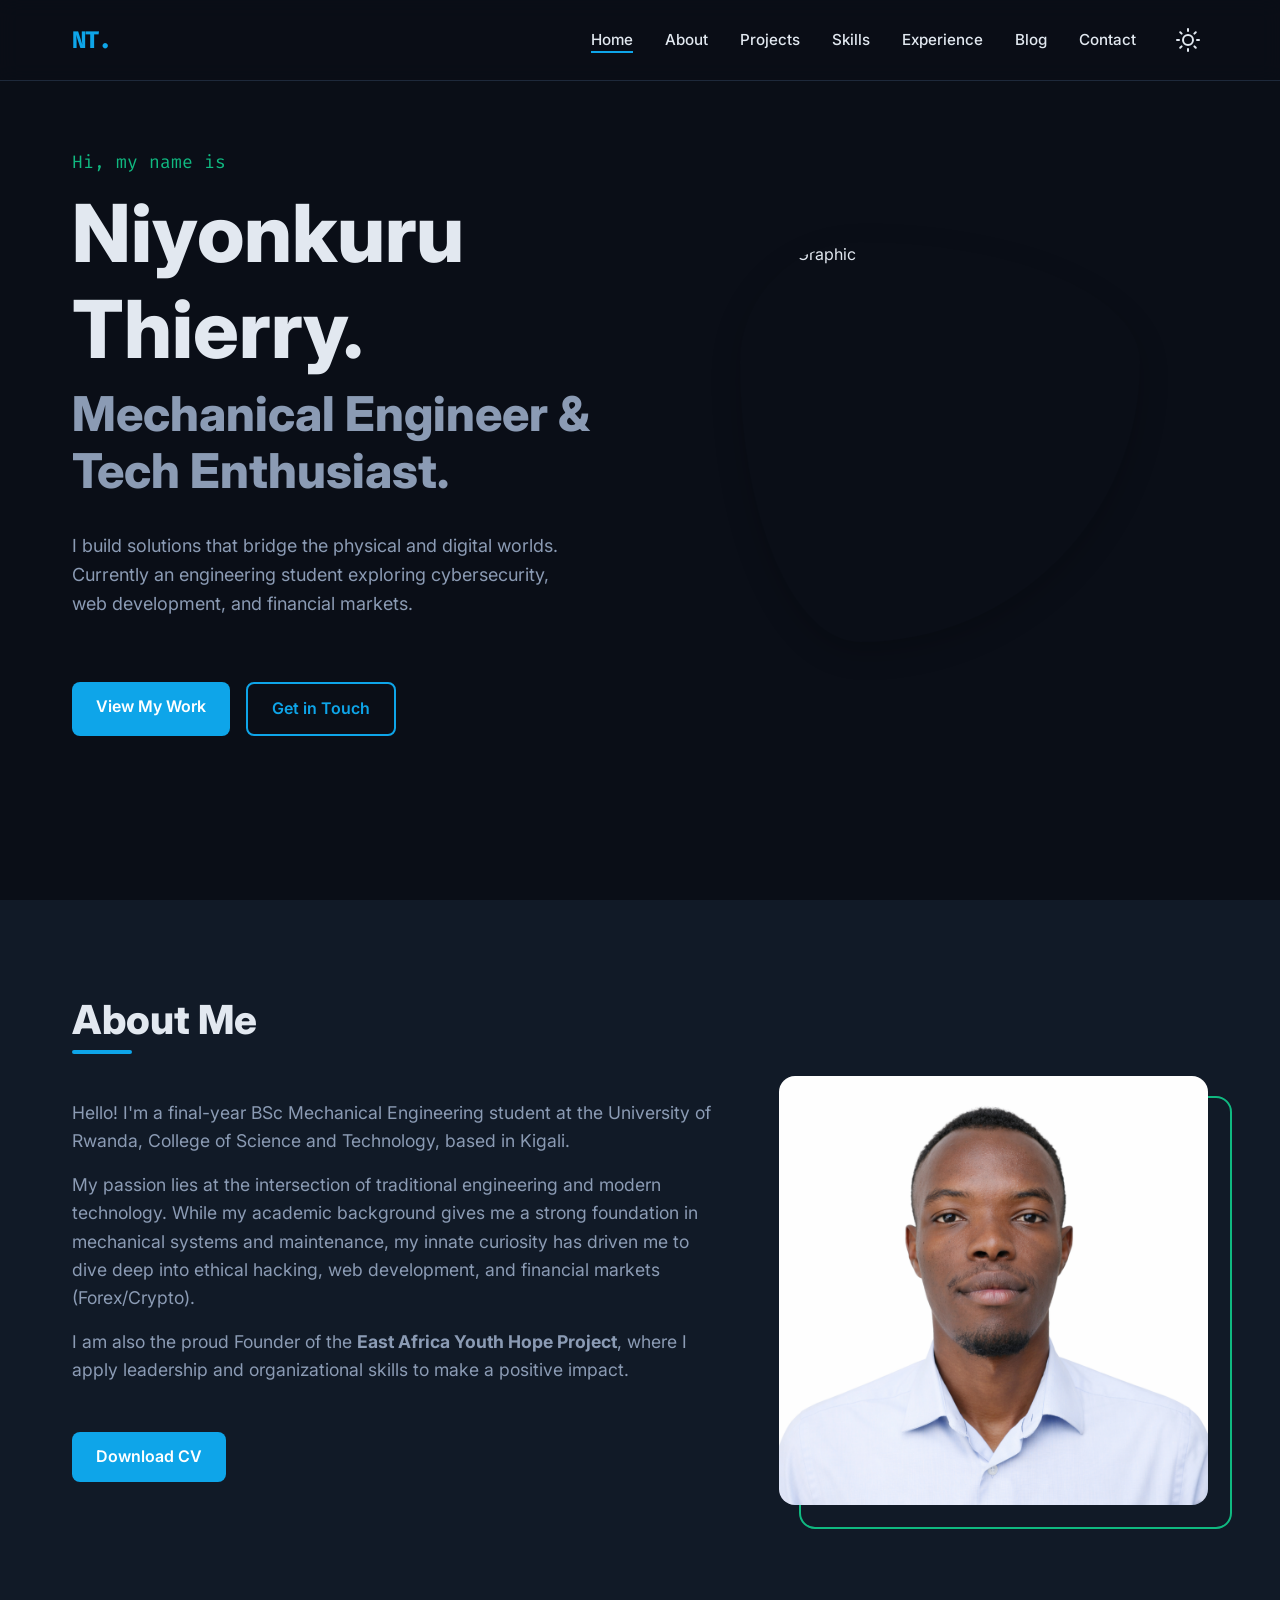
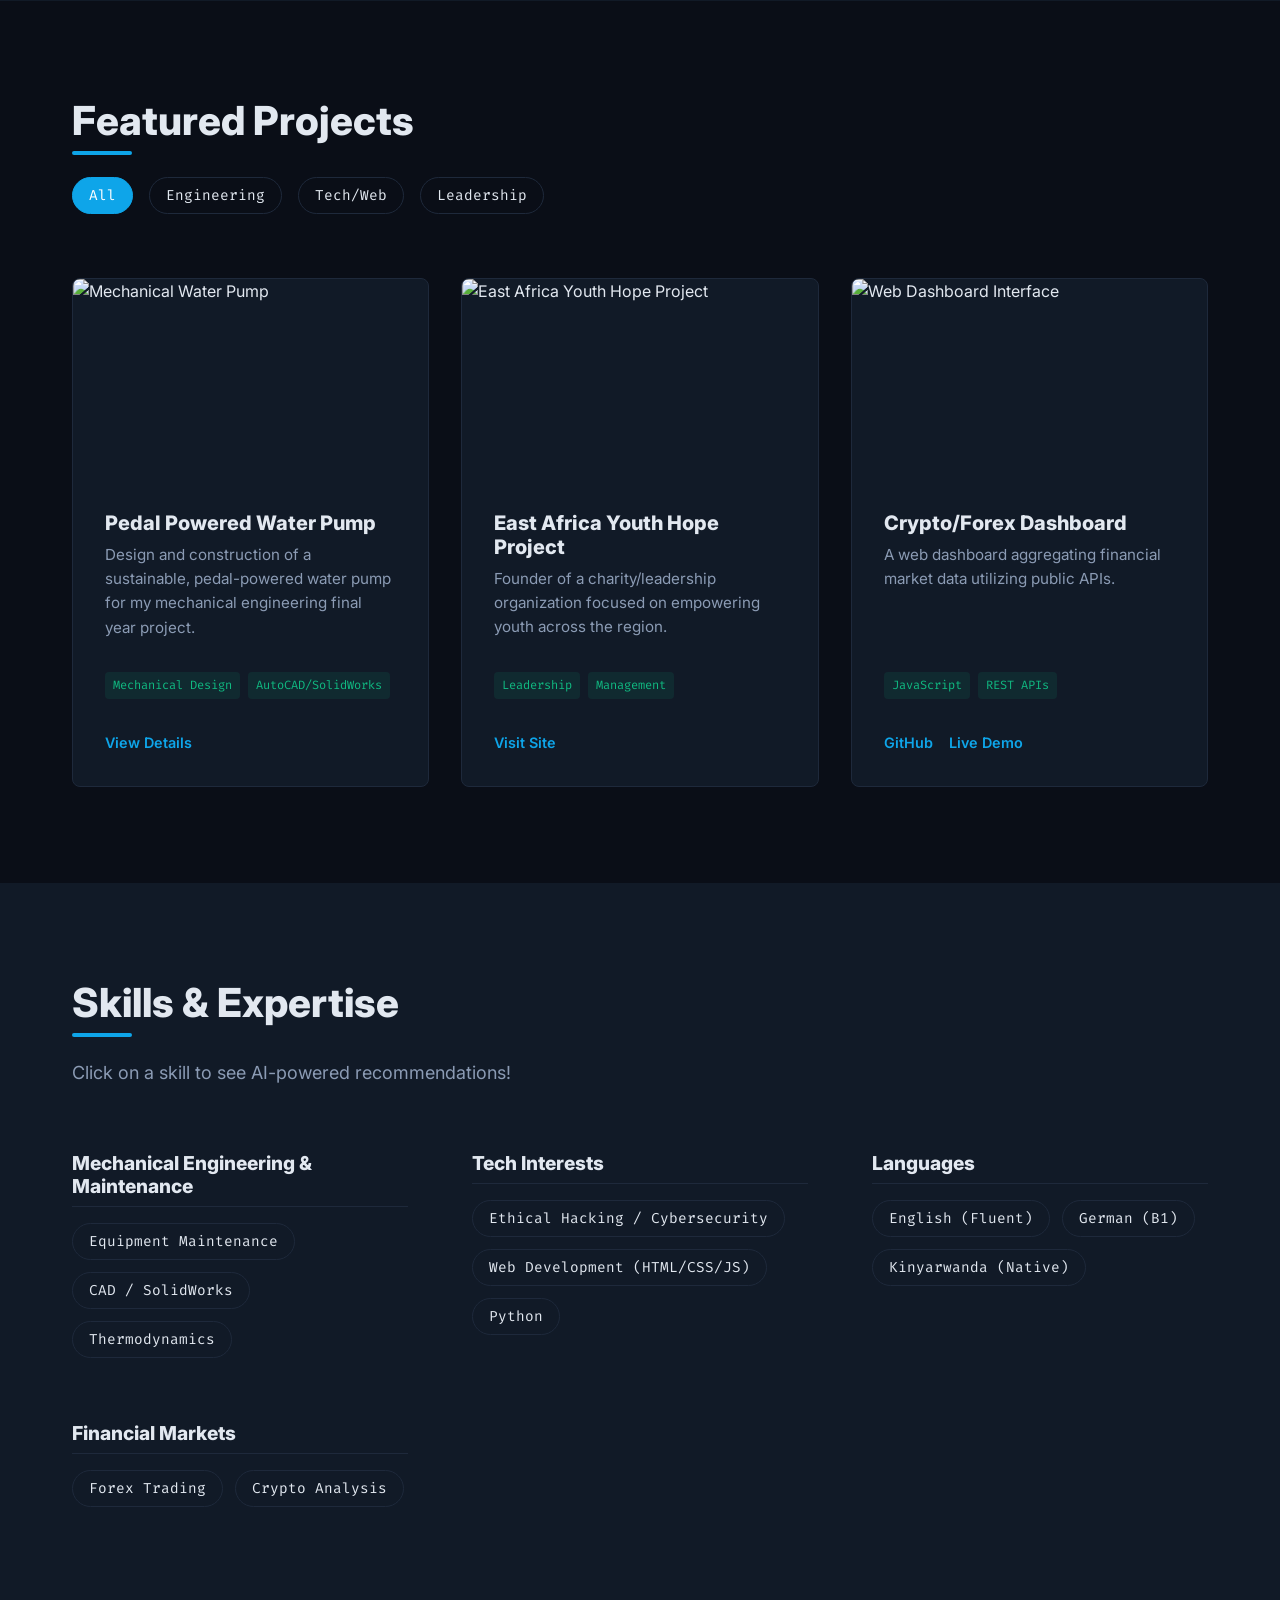
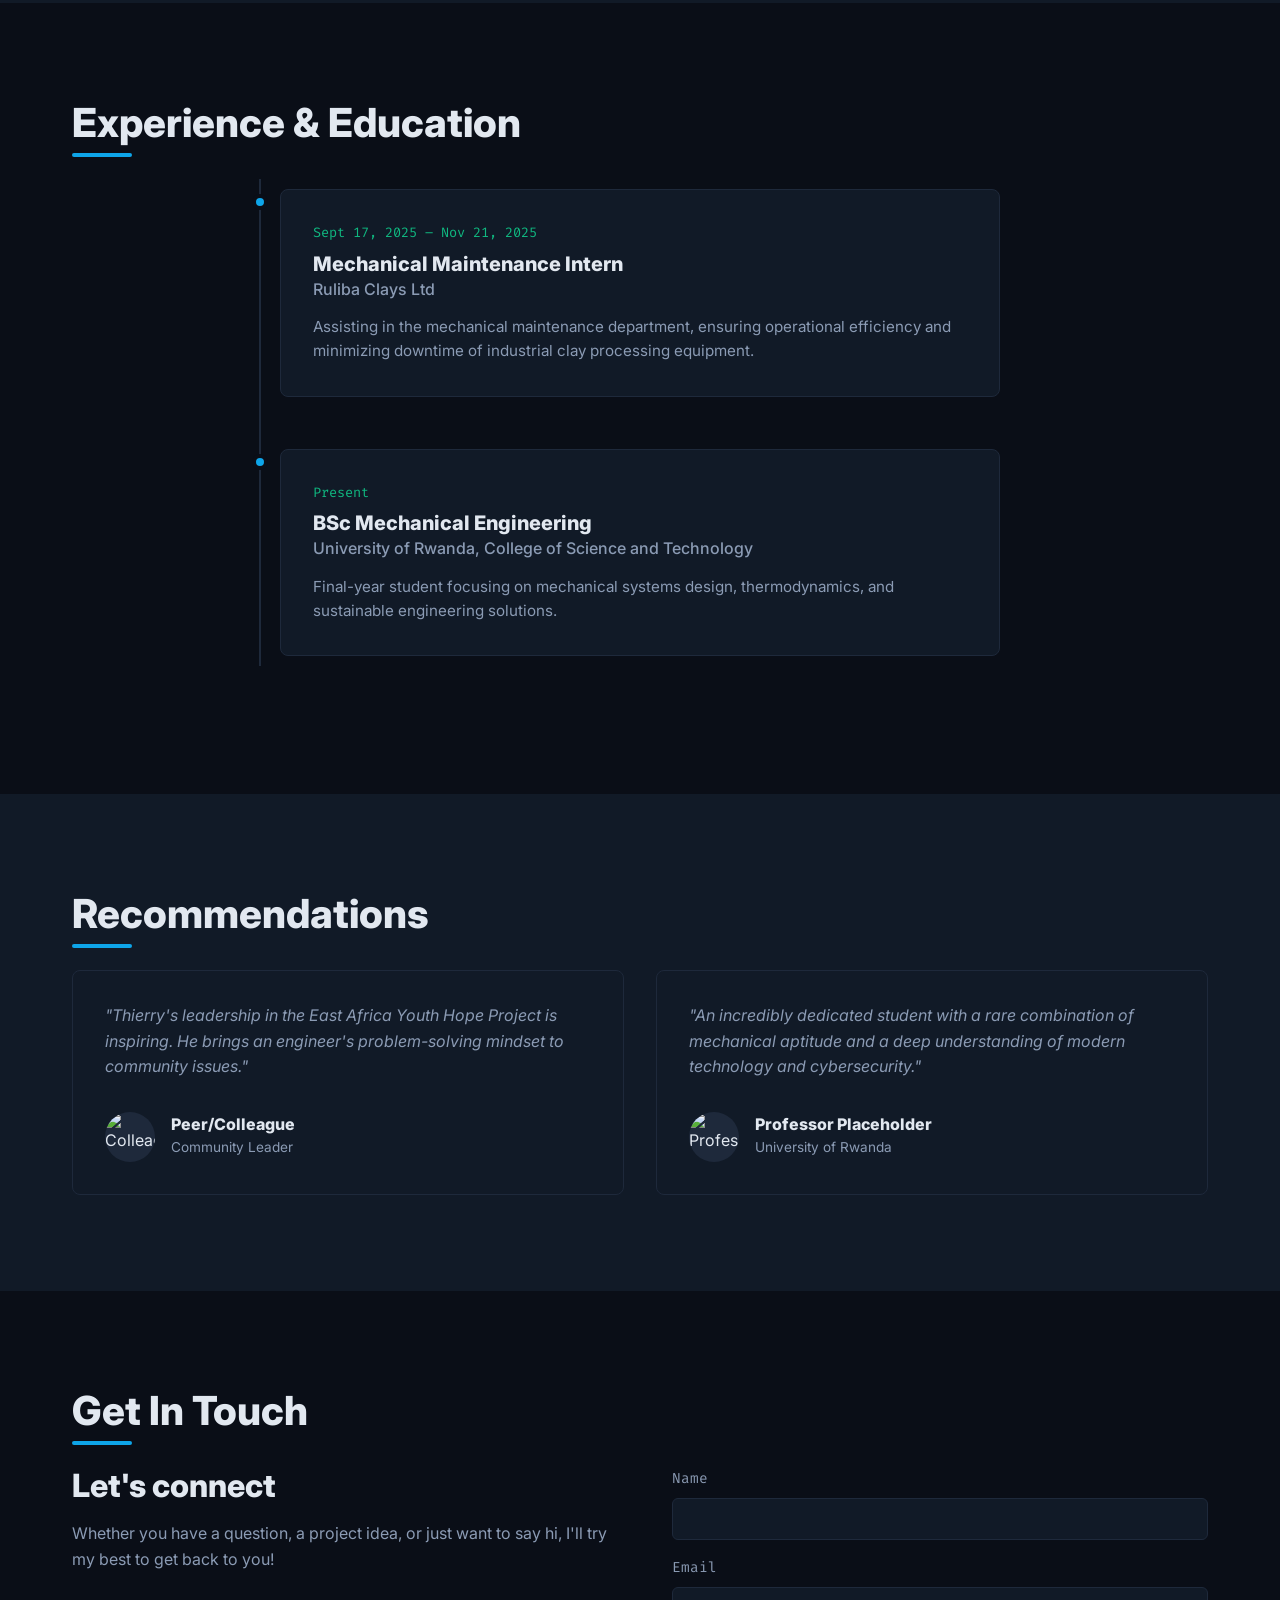
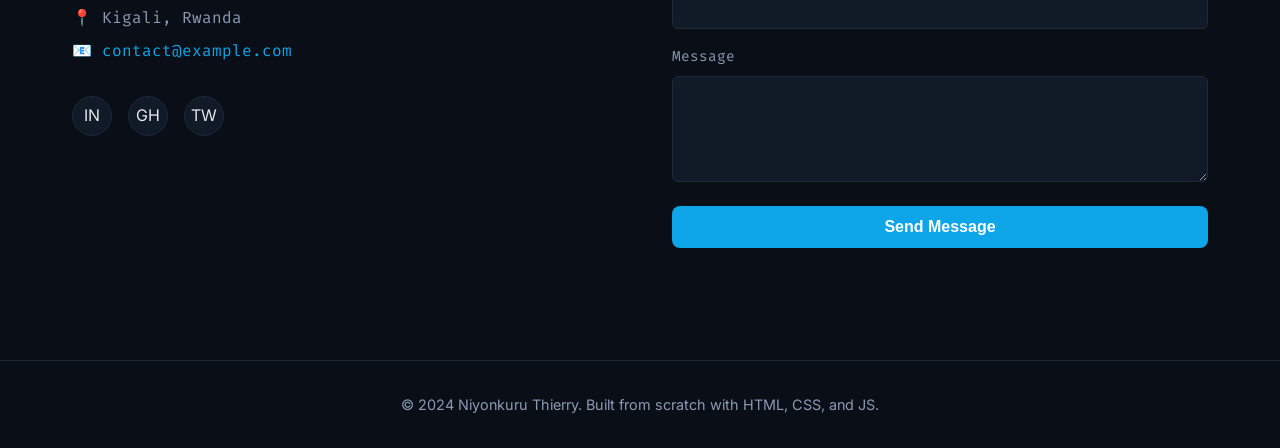
==== commit 90d281c9: "feat: Add profile picture, unsplash images and project modal Co-authored-by: thierryrwanda2027 <1624" ====
--- a/src/index.html
+++ b/src/index.html
@@ -62,8 +62,7 @@
                     </div>
                 </div>
                 <div class="hero-graphic">
-                    <!-- A simple CSS shape or placeholder for an image/3D element -->
-                    <div class="tech-shape"></div>
+                    <img src="https://images.unsplash.com/photo-1517077304055-6e89abbf09b0?w=600&h=600&fit=crop" alt="Hero Graphic" class="hero-img">
                 </div>
             </div>
         </section>
@@ -81,9 +80,7 @@
                         <a href="#" class="btn btn-primary mt-4">Download CV</a>
                     </div>
                     <div class="about-image-wrapper">
-                        <div class="image-placeholder">
-                            <span>Profile Image Placeholder</span>
-                        </div>
+                        <img src="assets/images/profile.png" alt="Niyonkuru Thierry" class="profile-img">
                     </div>
                 </div>
             </div>
@@ -105,8 +102,8 @@
                 <div class="projects-grid">
                     <!-- Project 1 -->
                     <!-- Figma: Card -> Flex Column (Image, Content (Title, Desc, Tags, Links)) -->
-                    <div class="project-card" data-category="engineering">
-                        <div class="project-img-placeholder">Image</div>
+                    <div class="project-card" data-category="engineering" onclick="openModal('project1')">
+                        <img src="https://images.unsplash.com/photo-1581092580497-e0d23cbdf1dc?w=600&h=400&fit=crop" alt="Mechanical Water Pump" class="project-img">
                         <div class="project-content">
                             <h3 class="project-title">Pedal Powered Water Pump</h3>
                             <p class="project-desc">Design and construction of a sustainable, pedal-powered water pump for my mechanical engineering final year project.</p>
@@ -121,8 +118,8 @@
                     </div>
 
                     <!-- Project 2 -->
-                    <div class="project-card" data-category="leadership">
-                        <div class="project-img-placeholder">Image</div>
+                    <div class="project-card" data-category="leadership" onclick="openModal('project2')">
+                        <img src="https://images.unsplash.com/photo-1593113565694-c6f8716c0296?w=600&h=400&fit=crop" alt="East Africa Youth Hope Project" class="project-img">
                         <div class="project-content">
                             <h3 class="project-title">East Africa Youth Hope Project</h3>
                             <p class="project-desc">Founder of a charity/leadership organization focused on empowering youth across the region.</p>
@@ -137,8 +134,8 @@
                     </div>
 
                     <!-- Project 3 (Mock Tech Project) -->
-                    <div class="project-card" data-category="tech">
-                        <div class="project-img-placeholder">Image</div>
+                    <div class="project-card" data-category="tech" onclick="openModal('project3')">
+                        <img src="https://images.unsplash.com/photo-1555949963-aa79dcee981c?w=600&h=400&fit=crop" alt="Web Dashboard Interface" class="project-img">
                         <div class="project-content">
                             <h3 class="project-title">Crypto/Forex Dashboard</h3>
                             <p class="project-desc">A web dashboard aggregating financial market data utilizing public APIs.</p>
@@ -242,7 +239,7 @@
                     <div class="testimonial-card">
                         <p class="testimonial-text">"Thierry's leadership in the East Africa Youth Hope Project is inspiring. He brings an engineer's problem-solving mindset to community issues."</p>
                         <div class="testimonial-author">
-                            <div class="author-avatar"></div>
+                            <img src="https://images.unsplash.com/photo-1507003211169-0a1dd7228f2d?w=100&h=100&fit=crop" alt="Colleague" class="author-avatar-img">
                             <div>
                                 <h4 class="author-name">Peer/Colleague</h4>
                                 <span class="author-title">Community Leader</span>
@@ -252,7 +249,7 @@
                     <div class="testimonial-card">
                         <p class="testimonial-text">"An incredibly dedicated student with a rare combination of mechanical aptitude and a deep understanding of modern technology and cybersecurity."</p>
                         <div class="testimonial-author">
-                            <div class="author-avatar"></div>
+                            <img src="https://images.unsplash.com/photo-1494790108377-be9c29b29330?w=100&h=100&fit=crop" alt="Professor" class="author-avatar-img">
                             <div>
                                 <h4 class="author-name">Professor Placeholder</h4>
                                 <span class="author-title">University of Rwanda</span>
@@ -312,6 +309,23 @@
         </div>
     </footer>
 
+    <!-- Project Modal Overlay (Hidden by default) -->
+    <div id="project-modal" class="modal-overlay hidden">
+        <div class="modal-content">
+            <button class="modal-close" aria-label="Close modal">&times;</button>
+            <div class="modal-body">
+                <img id="modal-img" src="" alt="Project Image" class="modal-hero-img">
+                <h2 id="modal-title" class="modal-title"></h2>
+                <div id="modal-tags" class="modal-tags"></div>
+                <p id="modal-desc" class="modal-desc"></p>
+                <div class="modal-links">
+                    <a id="modal-live-link" href="#" class="btn btn-primary" target="_blank">Live Demo</a>
+                    <a id="modal-github-link" href="#" class="btn btn-outline" target="_blank">GitHub</a>
+                </div>
+            </div>
+        </div>
+    </div>
+
     <!-- AI Toast Notification Container (Hidden by default) -->
     <!-- Figma: Fixed Position Absolute Container -> Toast Card -->
     <div id="ai-toast" class="toast-container hidden">
--- a/src/css/style.css
+++ b/src/css/style.css
@@ -399,18 +399,23 @@
     position: relative;
 }
 
-.image-placeholder {
+.profile-img {
     width: 100%;
     aspect-ratio: 1 / 1;
-    background-color: var(--border-color);
+    object-fit: cover;
     border-radius: var(--border-radius-lg);
-    display: flex;
-    align-items: center;
-    justify-content: center;
-    color: var(--text-secondary);
-    font-family: var(--font-mono);
     position: relative;
     z-index: 1;
+}
+
+.hero-img {
+    width: 100%;
+    max-width: 400px;
+    aspect-ratio: 1 / 1;
+    object-fit: cover;
+    border-radius: 30% 70% 70% 30% / 30% 30% 70% 70%;
+    animation: morph 8s ease-in-out infinite;
+    box-shadow: 0 10px 30px rgba(0, 0, 0, 0.2);
 }
 
 /* Decorative border behind image */
@@ -474,6 +479,7 @@
     transition: transform var(--transition-fast), box-shadow var(--transition-fast);
     display: flex;
     flex-direction: column;
+    cursor: pointer;
 }
 
 .project-card:hover {
@@ -481,14 +487,11 @@
     box-shadow: var(--card-shadow);
 }
 
-.project-img-placeholder {
+.project-img {
     height: 200px;
-    background-color: var(--border-color);
-    display: flex;
-    align-items: center;
-    justify-content: center;
-    color: var(--text-secondary);
-    font-family: var(--font-mono);
+    width: 100%;
+    object-fit: cover;
+    display: block;
 }
 
 .project-content {
@@ -698,11 +701,12 @@
     gap: var(--spacing-sm);
 }
 
-.author-avatar {
+.author-avatar-img {
     width: 50px;
     height: 50px;
+    object-fit: cover;
+    border-radius: 50%;
     background-color: var(--border-color);
-    border-radius: 50%;
 }
 
 .author-name {
@@ -975,3 +979,114 @@
         left: 23px;
     }
 }
+
+/* ==========================================================================
+   Project Modal
+   ========================================================================== */
+.modal-overlay {
+    position: fixed;
+    top: 0;
+    left: 0;
+    width: 100%;
+    height: 100%;
+    background-color: rgba(0, 0, 0, 0.8);
+    z-index: 2000;
+    display: flex;
+    align-items: center;
+    justify-content: center;
+    backdrop-filter: blur(5px);
+    transition: opacity var(--transition-normal);
+}
+
+.modal-overlay.hidden {
+    opacity: 0;
+    pointer-events: none;
+}
+
+.modal-content {
+    background-color: var(--bg-primary);
+    border: 1px solid var(--border-color);
+    border-radius: var(--border-radius-lg);
+    width: 90%;
+    max-width: 800px;
+    max-height: 90vh;
+    overflow-y: auto;
+    position: relative;
+    box-shadow: 0 20px 40px rgba(0,0,0,0.4);
+    transform: translateY(0);
+    transition: transform var(--transition-normal);
+}
+
+.modal-overlay.hidden .modal-content {
+    transform: translateY(20px);
+}
+
+.modal-close {
+    position: absolute;
+    top: 15px;
+    right: 15px;
+    background: rgba(0, 0, 0, 0.5);
+    color: white;
+    border: none;
+    border-radius: 50%;
+    width: 35px;
+    height: 35px;
+    font-size: 1.5rem;
+    cursor: pointer;
+    display: flex;
+    align-items: center;
+    justify-content: center;
+    z-index: 10;
+    transition: background-color var(--transition-fast);
+}
+
+.modal-close:hover {
+    background: var(--accent-blue);
+}
+
+.modal-hero-img {
+    width: 100%;
+    height: 300px;
+    object-fit: cover;
+    border-bottom: 1px solid var(--border-color);
+}
+
+.modal-body {
+    padding: var(--spacing-lg);
+}
+
+.modal-title {
+    font-size: 2rem;
+    margin-bottom: var(--spacing-xs);
+}
+
+.modal-tags {
+    margin-bottom: var(--spacing-md);
+    display: flex;
+    gap: 0.5rem;
+    flex-wrap: wrap;
+}
+
+.modal-desc {
+    color: var(--text-secondary);
+    font-size: 1.1rem;
+    margin-bottom: var(--spacing-lg);
+    line-height: 1.8;
+}
+
+.modal-links {
+    display: flex;
+    gap: var(--spacing-sm);
+}
+
+@media (max-width: 768px) {
+    .modal-hero-img {
+        height: 200px;
+    }
+    .modal-body {
+        padding: var(--spacing-md);
+    }
+    .modal-title {
+        font-size: 1.5rem;
+    }
+}
